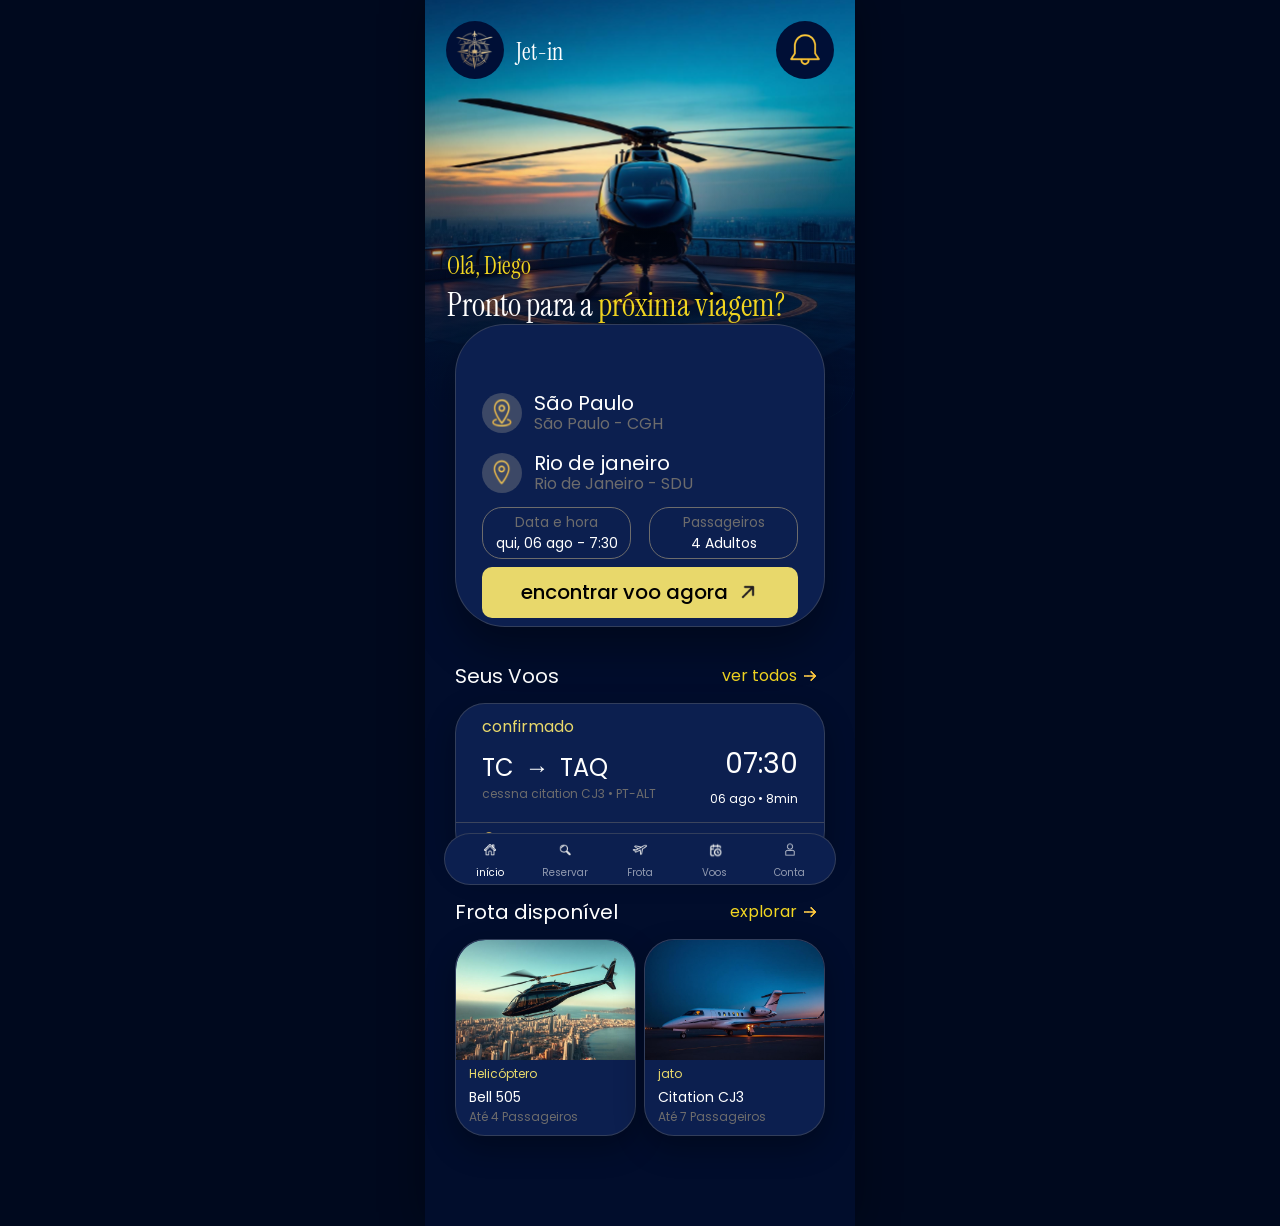
==== index.html @ 5f220828 "Add files via upload Commit das duas primeiras páginas. A segunda precisa de refinamento" ====
<!DOCTYPE html>
<html lang="pt-BR">
<head>
  <meta charset="UTF-8">
  <meta name="viewport" content="width=device-width, initial-scale=1.0">
  <title>Jet-in</title>
  <link rel="preconnect" href="https://fonts.googleapis.com">
  <link rel="preconnect" href="https://fonts.gstatic.com" crossorigin>
  <link href="https://fonts.googleapis.com/css2?family=Instrument+Serif&family=Poppins:wght@400;500&display=swap" rel="stylesheet">
  <link rel="stylesheet" href="CSS/style.css">
</head>
<body>
  <main class="aplicativo">

    <header class="barra-superior">
      <button class="botao-icone">
        <img src="imagens/logo.svg" alt="">
      </button>
      <span class="logo">Jet-in</span>
      <button class="botao-icone">
        <img src="imagens/notificacoes.svg" alt="Notificações">
      </button>
    </header>

    <section class="destaque">
      <div class="destaque-midia">
        <img class="destaque-imagem" src="imagens/principal.svg" alt="Helicóptero pousado em heliponto ao entardecer">
      </div>
      <div class="destaque-texto">
        <div class="saudacao">Olá, Diego</div>
        <h1>Pronto para a <span>próxima viagem?</span></h1>
      </div>
    </section>

    <section class="cartao-busca">
      <div class="linha-localizacao">
        <div class="icone-localizacao">
          <img src="imagens/origem.svg" alt="Ícone de localização de origem">
        </div>
        <div>
          <div class="nome-localizacao">São Paulo</div>
          <div class="codigo-localizacao">São Paulo - CGH</div>
        </div>
      </div>

      <div class="linha-localizacao">
        <div class="icone-localizacao">
          <img src="imagens/destino.svg" alt="Ícone de localização de destino">
        </div>
        <div>
          <div class="nome-localizacao">Rio de janeiro</div>
          <div class="codigo-localizacao">Rio de Janeiro - SDU</div>
        </div>
      </div>

      <div class="opcoes-busca">
        <div class="opcao">
          <span>Data e hora</span>
          <strong>qui, 06 ago - 7:30</strong>
        </div>
        <div class="opcao">
          <span>Passageiros</span>
          <strong>4 Adultos</strong>
        </div>
      </div>

      <button class="botao-busca" onclick="window.location.href='reserva.html'">
        encontrar voo agora
        <img class="icone icone-seta" src="imagens/setacima.svg" alt="setacima">
      </button>
    </section>

    <section class="secao">
      <div class="titulo-secao">
        <h2>Seus Voos</h2>
        <button>ver todos <img class="icone-pequeno seta-dourada" src="imagens/setadourada.svg" alt="seta-dourada"></button>
      </div>

      <article class="cartao-voo">
        <div class="status-voo">confirmado</div>
        <div class="voo-principal">
          <div>
            <div class="rota">TC <span>→</span> TAQ</div>
            <div class="aeronave">cessna citation CJ3 • PT-ALT</div>
          </div>
          <div class="horario-voo">
            <strong>07:30</strong>
            <small>06 ago • 8min</small>
          </div>
        </div>
        <div class="rodape-voo">
          <span><img class="icone-pequeno" src="imagens/origem.svg" alt="origem"> Terminal VIP</span>
          <span><img class="icone-pequeno" src="imagens/cronometro.svg" alt="destino"> check-in 20min antes</span>
        </div>
      </article>
    </section>

    <section class="secao secao-frota">
      <div class="titulo-secao">
        <h2>Frota disponível</h2>
        <button>explorar <img class="icone-pequeno seta-dourada" src="imagens/setadourada.svg" alt="seta-dourada"></button>
      </div>

      <div class="frota">
        <article class="cartao-frota">
          <img src="imagens/bell.svg" alt="Helicóptero Bell 505">
          <div class="info-frota">
            <span class="tipo">Helicóptero</span>
            <strong>Bell 505</strong>
            <small>Até 4 Passageiros</small>
          </div>
        </article>

        <article class="cartao-frota">
          <img src="imagens/citation.svg" alt="Jato Citation CJ3">
          <div class="info-frota">
            <span class="tipo">jato</span>
            <strong>Citation CJ3</strong>
            <small>Até 7 Passageiros</small>
          </div>
        </article>
      </div>
    </section>

    <nav class="navegacao-inferior">
      <button class="ativo">
        <img class="icone" src="imagens/home.svg" alt="inicio">
        início
      </button>
      <button onclick="window.location.href='reserva.html'">
        <img class="icone" src="imagens/reserva.svg" alt="reserva">
        Reservar
      </button>
      <button>
        <img class="icone" src="imagens/aviao.svg" alt="frota">
        Frota
      </button>
      <button>
        <img class="icone" src="imagens/voos.svg" alt="voos">
        Voos
      </button>
      <button>
        <img class="icone" src="imagens/conta.svg" alt="conta">
        Conta
      </button>
    </nav>

  </main>

</body>
</html>
---- CSS/style.css ----
* {
  box-sizing: border-box;
}

:root {
  --azul-marinho: #010d2c;
  --cartao: #0c1f4f;
  --amarelo: #e8d86b;
  --amarelo-forte: #f3d721;
  --cinza: #6d6c6c;
  --linha: rgba(109, 108, 108, 0.4);
}

html {
  background: #00091e;
}

body {
  margin: 0;
  min-height: 100vh;
  background: #00091e;
  color: white;
  font-family: "Poppins", sans-serif;
}

button {
  border: 0;
  font: inherit;
  cursor: pointer;
}

.aplicativo {
  position: relative;
  width: min(100%, 430px);
  min-height: 100vh;
  margin: 0 auto;
  padding-bottom: 90px;
  overflow-x: hidden;
  background: var(--azul-marinho);
}

.barra-superior {
  position: absolute;
  z-index: 5;
  top: 21px;
  left: 21px;
  right: 21px;
  height: 58px;
  display: flex;
  align-items: center;
  justify-content: space-between;
}

.botao-icone {
  width: 58px;
  height: 58px;
  border-radius: 50%;
  background: #000f36;
  display: grid;
  place-items: center;
}

.botao-icone img {
  width: 40px;
  height: 40px;
  object-fit: contain;
}

.icone {
  height: 24px;
  width: auto;
  max-width: 30px;
  flex-shrink: 0;
}

.icone-pequeno {
  height: 18px;
  width: auto;
  max-width: 24px;
  flex-shrink: 0;
  vertical-align: -4px;
}

.seta-dourada {
  transform: rotate(-45deg);
}

.logo {
  position: absolute;
  left: 70px;
  top: 15px;
  font-family: "Instrument Serif", serif;
  font-size: 24px;
}

.destaque {
  position: relative;
}

.destaque-midia {
  position: relative;
  height: 420px;
  overflow: hidden;
  border-radius: 0 0 40px 40px;
}

.destaque-imagem {
  position: absolute;
  top: -60px;
  left: 0;
  width: 100%;
  height: calc(100% + 60px);
  object-fit: cover;
}

.destaque-midia::after {
  content: "";
  position: absolute;
  inset: 0;
  background: linear-gradient(transparent 40%, var(--azul-marinho) 96%);
  pointer-events: none;
}

.destaque-texto {
  position: relative;
  z-index: 2;
  margin-top: -170px;
  margin-bottom: 40px;
  padding: 0 22px;
}

.saudacao {
  display: block;
  margin-bottom: 6px;
  color: var(--amarelo-forte);
  font-family: "Instrument Serif", serif;
  font-size: 24px;
}

.destaque-texto h1 {
  margin: 0;
  font-family: "Instrument Serif", serif;
  font-size: 32px;
  font-weight: 400;
  line-height: 1.15;
}

.destaque-texto h1 span {
  color: var(--amarelo-forte);
}

.cartao-busca {
  position: relative;
  z-index: 3;
  width: calc(100% - 60px);
  margin: -40px auto 0;
  padding: 58px 26px 8px;
  border: 1px solid var(--linha);
  border-radius: 50px;
  background: var(--cartao);
  box-shadow: 0 20px 40px rgba(0, 0, 0, 0.35);
}

.linha-localizacao {
  display: flex;
  align-items: center;
  gap: 12px;
  height: 60px;
}

.icone-localizacao {
  width: 40px;
  height: 40px;
  flex: 0 0 40px;
  border-radius: 50%;
  background: #3c4866;
  display: grid;
  place-items: center;
}

.icone-localizacao img {
  width: 28px;
  height: 28px;
  object-fit: contain;
}

.nome-localizacao {
  font-size: 20px;
  line-height: 1.1;
}

.codigo-localizacao {
  color: var(--cinza);
  font-size: 16px;
  line-height: 1.2;
}

.opcoes-busca {
  display: grid;
  grid-template-columns: 1fr 1fr;
  gap: 18px;
  margin-top: 4px;
}

.opcao {
  height: 52px;
  padding: 4px 12px;
  border: 1px solid #6d6c6c;
  border-radius: 20px;
  display: flex;
  flex-direction: column;
  align-items: center;
  justify-content: center;
  text-align: center;
}

.opcao span,
.opcao strong {
  display: block;
}

.opcao span {
  color: var(--cinza);
  font-size: 14px;
}

.opcao strong {
  font-size: 14px;
  font-weight: 400;
  white-space: nowrap;
}

.botao-busca {
  display: flex;
  align-items: center;
  justify-content: center;
  width: 100%;
  min-height: 51px;
  padding: 8px 12px;
  margin-top: 8px;
  border-radius: 10px;
  background: var(--amarelo);
  color: #000;
  font-size: 20px;
  font-weight: 500;
  transition: background-color 0.2s ease, transform 0.2s ease;
}

.botao-busca:hover {
  background: var(--amarelo-forte);
  transform: translateY(-2px);
}

.botao-busca:active {
  transform: translateY(0);
}

.botao-busca .icone {
  margin-left: 8px;
}

.secao {
  padding: 34px 30px 0;
}

.titulo-secao {
  display: flex;
  align-items: center;
  justify-content: space-between;
}

.titulo-secao h2 {
  margin: 0;
  font-size: 20px;
  font-weight: 400;
}

.titulo-secao button {
  display: flex;
  align-items: center;
  gap: 4px;
  background: transparent;
  color: var(--amarelo-forte);
  font-size: 16px;
  transition: opacity 0.2s ease;
}

.titulo-secao button:hover {
  opacity: 0.7;
}

.cartao-voo {
  margin-top: 12px;
  overflow: hidden;
  border: 1px solid var(--linha);
  border-radius: 30px;
  background: var(--cartao);
  box-shadow: 0 12px 30px rgba(0, 0, 0, 0.3);
  transition: transform 0.2s ease;
}

.cartao-voo:hover {
  transform: translateY(-3px);
}

.status-voo {
  padding: 10px 26px 0;
  color: var(--amarelo);
  font-size: 16px;
}

.voo-principal {
  display: flex;
  align-items: center;
  justify-content: space-between;
  padding: 4px 26px 12px;
}

.rota {
  font-size: 24px;
}

.rota span {
  padding: 0 5px;
}

.aeronave {
  color: var(--cinza);
  font-size: 12px;
}

.horario-voo {
  text-align: right;
}

.horario-voo strong {
  display: block;
  font-size: 28px;
  font-weight: 400;
}

.horario-voo small {
  font-size: 12px;
}

.rodape-voo {
  display: flex;
  justify-content: space-between;
  padding: 9px 26px;
  border-top: 1px solid rgba(109, 108, 108, 0.5);
  font-size: 12px;
}

.secao-frota {
  padding-top: 36px;
}

.frota {
  display: grid;
  grid-template-columns: 1fr 1fr;
  gap: 8px;
  margin-top: 12px;
}

.cartao-frota {
  overflow: hidden;
  border: 1px solid var(--linha);
  border-radius: 30px;
  background: var(--cartao);
  box-shadow: 0 12px 30px rgba(0, 0, 0, 0.3);
  transition: transform 0.2s ease;
}

.cartao-frota:hover {
  transform: translateY(-3px);
}

.cartao-frota > img {
  display: block;
  width: 100%;
  height: 120px;
  object-fit: cover;
}

.info-frota {
  padding: 5px 13px 9px;
}

.info-frota span,
.info-frota strong,
.info-frota small {
  display: block;
}

.info-frota .tipo {
  color: var(--amarelo);
  font-size: 12px;
}

.info-frota strong {
  margin-top: 4px;
  font-size: 14px;
  font-weight: 400;
}

.info-frota small {
  color: var(--cinza);
  font-size: 12px;
}

.navegacao-inferior {
  position: fixed;
  z-index: 10;
  bottom: 15px;
  left: 50%;
  transform: translateX(-50%);
  width: min(calc(100% - 38px), 392px);
  height: 52px;
  padding: 3px 8px;
  display: grid;
  grid-template-columns: repeat(5, 1fr);
  border: 1px solid var(--linha);
  border-radius: 100px;
  background: var(--cartao);
}

.navegacao-inferior button {
  display: flex;
  flex-direction: column;
  align-items: center;
  justify-content: center;
  gap: 0;
  background: transparent;
  color: rgba(255, 255, 255, 0.55);
  font-size: 10px;
  transition: color 0.2s ease;
}

.navegacao-inferior button:hover {
  color: white;
}

.navegacao-inferior button .icone {
  margin-bottom: 3px;
}

.navegacao-inferior button.ativo {
  color: white;
}

@media (min-width: 600px) {
  .aplicativo {
    box-shadow: 0 0 40px rgba(0, 0, 0, .35);
  }
}

@media (max-width: 360px) {
  .destaque-texto h1 {
    font-size: 26px;
  }

  .cartao-busca {
    width: calc(100% - 36px);
    padding: 48px 18px 8px;
  }

  .secao {
    padding: 34px 18px 0;
  }

  .opcoes-busca {
    gap: 10px;
  }

  .opcao {
    padding: 4px 8px;
  }
}

/* ===== Página: Nova reserva ===== */

.cabecalho-pagina {
  position: relative;
  display: flex;
  align-items: center;
  justify-content: center;
  padding: 24px 24px 0;
}

.botao-voltar {
  position: absolute;
  left: 24px;
  width: 58px;
  height: 58px;
  border-radius: 50%;
  border: 1px solid var(--linha);
  background: var(--cartao);
  display: grid;
  place-items: center;
  transition: background-color 0.2s ease;
}

.botao-voltar:hover {
  background: #14285e;
}

.botao-voltar img {
  width: 20px;
  height: 20px;
}

.titulo-pagina {
  font-size: 18px;
  font-weight: 500;
}

.cabecalho-busca {
  padding: 30px 24px 0;
}

.cabecalho-busca h1 {
  margin: 0 0 6px;
  font-family: "Instrument Serif", serif;
  font-size: 34px;
  font-weight: 400;
}

.cabecalho-busca p {
  margin: 0;
  color: var(--cinza);
  font-size: 14px;
}

.cartao-rota {
  margin: 24px 24px 0;
  padding: 26px 24px;
  border: 1px solid var(--linha);
  border-radius: 34px;
  background: var(--cartao);
}

.linha-rota {
  display: flex;
  align-items: center;
  gap: 14px;
}

.rotulo-rota {
  margin: 0 0 2px;
  color: var(--cinza);
  font-size: 12px;
  font-weight: 500;
  letter-spacing: 0.06em;
  text-transform: uppercase;
}

.valor-rota {
  font-size: 20px;
}

.divisor-rota {
  display: flex;
  align-items: center;
  gap: 10px;
  margin: 16px 0;
  padding-left: 54px;
}

.divisor-rota span {
  flex: 1;
  height: 1px;
  background: var(--linha);
}

.botao-trocar {
  width: 40px;
  height: 40px;
  flex: 0 0 40px;
  border-radius: 50%;
  background: #3c4866;
  display: grid;
  place-items: center;
  transition: transform 0.2s ease;
}

.botao-trocar:hover {
  transform: rotate(180deg);
}

.botao-trocar img {
  width: 20px;
  height: 20px;
}

.grade-datas {
  display: grid;
  grid-template-columns: 1fr 1fr;
  gap: 14px;
  margin: 18px 24px 0;
}

.cartao-data,
.cartao-passageiros {
  padding: 16px 20px;
  border: 1px solid var(--linha);
  border-radius: 24px;
  background: var(--cartao);
}

.cartao-passageiros {
  margin: 14px 48px 0;
}

.rotulo-caixa {
  display: flex;
  align-items: center;
  gap: 8px;
  color: var(--cinza);
  font-size: 13px;
}

.rotulo-caixa img {
  width: 20px;
  height: 20px;
  object-fit: contain;
}

.valor-caixa {
  margin-top: 8px;
  font-size: 17px;
}

.titulo-aeronave {
  margin: 30px 24px 0;
  color: var(--cinza);
  font-size: 13px;
  font-weight: 500;
  letter-spacing: 0.06em;
  text-transform: uppercase;
}

.grade-aeronaves {
  display: grid;
  grid-template-columns: repeat(3, 1fr);
  gap: 10px;
  margin: 12px 24px 0;
}

.cartao-aeronave {
  padding: 18px 12px;
  border: 1px solid var(--linha);
  border-radius: 22px;
  background: var(--cartao);
  text-align: left;
  transition: border-color 0.2s ease, transform 0.2s ease;
}

.cartao-aeronave:hover {
  transform: translateY(-3px);
}

.cartao-aeronave.selecionado {
  border-color: var(--amarelo-forte);
}

.cartao-aeronave img {
  height: 34px;
  width: auto;
  max-width: 100%;
  margin-bottom: 16px;
  object-fit: contain;
}

.cartao-aeronave strong {
  display: block;
  font-size: 14px;
  font-weight: 400;
}

.cartao-aeronave small {
  display: block;
  margin-top: 2px;
  color: var(--cinza);
  font-size: 11px;
}

.cartao-cotacao {
  margin: 30px 24px 0;
  padding: 30px 26px;
  border: 1px solid var(--linha);
  border-radius: 40px;
  background: var(--cartao);
  box-shadow: 0 20px 40px rgba(0, 0, 0, 0.35);
}

.cotacao-cabecalho {
  display: flex;
  align-items: flex-start;
  justify-content: space-between;
}

.titulo-cotacao {
  margin: 0;
  color: var(--amarelo-forte);
  font-family: "Instrument Serif", serif;
  font-size: 22px;
  font-weight: 400;
}

.icone-decolagem {
  height: 44px;
  width: auto;
}

.preco-cotacao {
  margin: 16px 0 4px;
  font-family: "Instrument Serif", serif;
  font-size: 40px;
  font-weight: 400;
}

.preco-cotacao span {
  margin-left: 8px;
  color: var(--cinza);
  font-family: "Poppins", sans-serif;
  font-size: 15px;
}

.detalhe-cotacao {
  margin: 0 0 22px;
  color: var(--cinza);
  font-size: 14px;
}

.botao-primario {
  display: flex;
  align-items: center;
  justify-content: center;
  width: 100%;
  min-height: 54px;
  border-radius: 16px;
  background: var(--amarelo);
  color: #000;
  font-size: 17px;
  font-weight: 500;
  transition: background-color 0.2s ease, transform 0.2s ease;
}

.botao-primario:hover {
  background: var(--amarelo-forte);
  transform: translateY(-2px);
}

.botao-secundario {
  display: flex;
  align-items: center;
  justify-content: center;
  width: 100%;
  min-height: 54px;
  margin-top: 12px;
  border-radius: 16px;
  border: 1px solid var(--linha);
  background: transparent;
  color: var(--cinza);
  font-size: 15px;
  transition: border-color 0.2s ease, color 0.2s ease;
}

.botao-secundario:hover {
  border-color: white;
  color: white;
}


@media (max-width: 360px) {
  .cartao-rota,
  .cartao-cotacao {
    margin-left: 18px;
    margin-right: 18px;
  }

  .grade-datas,
  .titulo-aeronave,
  .grade-aeronaves {
    margin-left: 18px;
    margin-right: 18px;
  }

  .cartao-passageiros {
    margin-left: 30px;
    margin-right: 30px;
  }
}
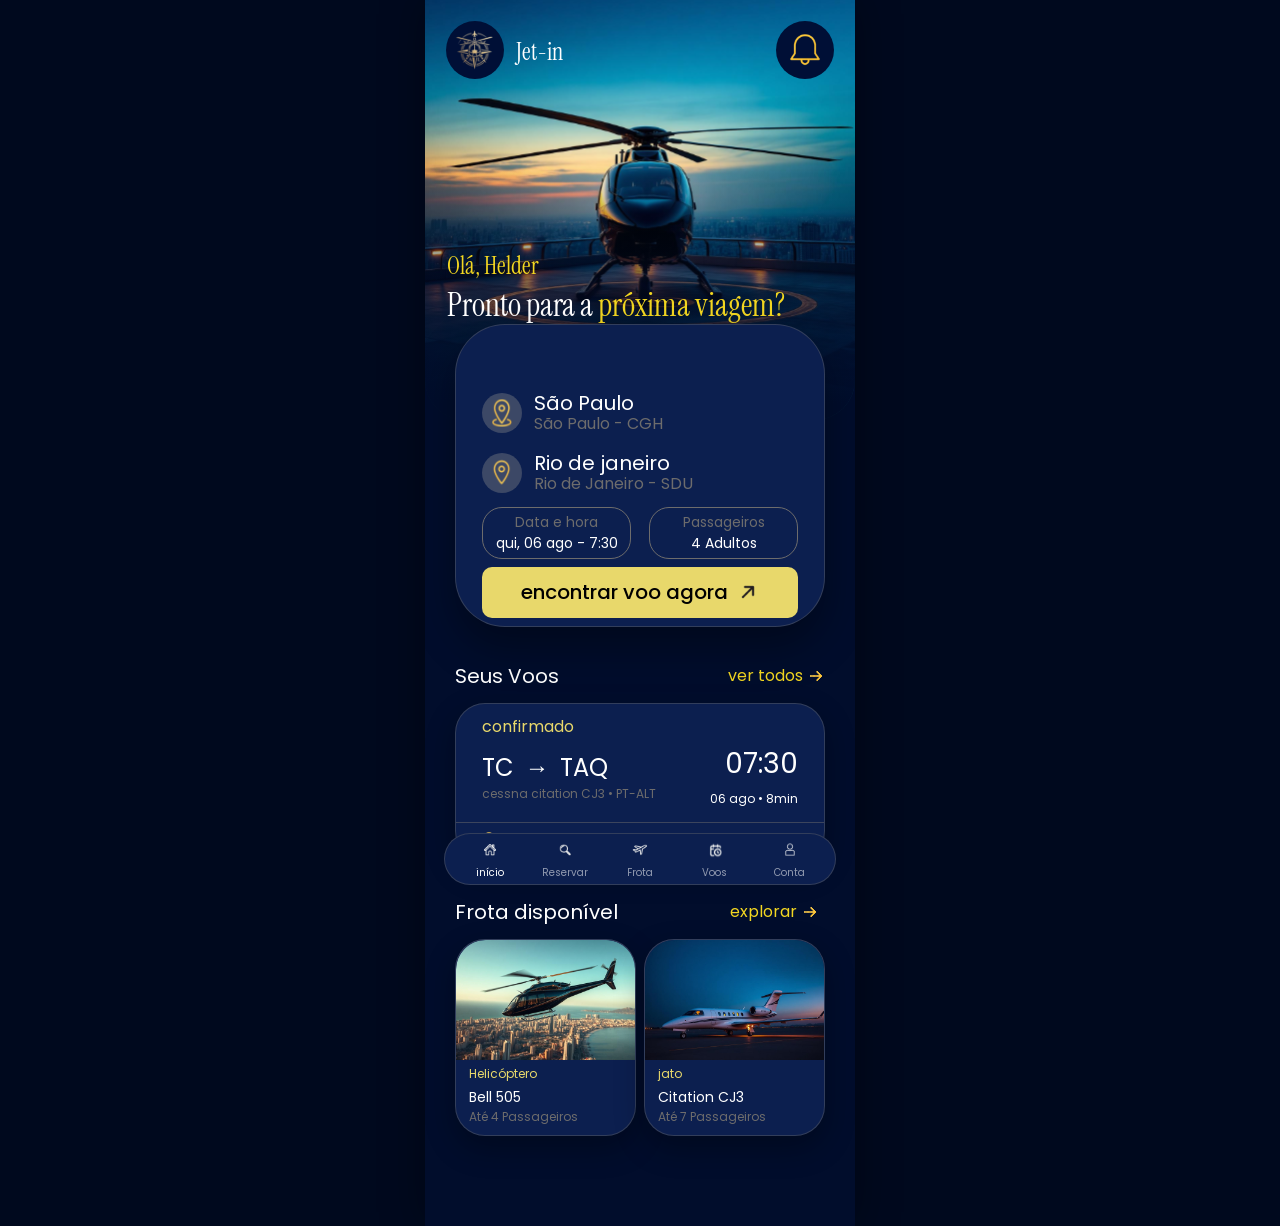
==== commit 983864c3: "Add files via upload Terminando de postar as páginas e arrumadas as outras" ====
--- a/index.html
+++ b/index.html
@@ -27,7 +27,7 @@
         <img class="destaque-imagem" src="imagens/principal.svg" alt="Helicóptero pousado em heliponto ao entardecer">
       </div>
       <div class="destaque-texto">
-        <div class="saudacao">Olá, Diego</div>
+        <div class="saudacao">Olá, Helder</div>
         <h1>Pronto para a <span>próxima viagem?</span></h1>
       </div>
     </section>
@@ -64,16 +64,16 @@
         </div>
       </div>
 
-      <button class="botao-busca" onclick="window.location.href='reserva.html'">
+      <a class="botao-busca" href="reserva.html">
         encontrar voo agora
         <img class="icone icone-seta" src="imagens/setacima.svg" alt="setacima">
-      </button>
+      </a>
     </section>
 
     <section class="secao">
       <div class="titulo-secao">
         <h2>Seus Voos</h2>
-        <button>ver todos <img class="icone-pequeno seta-dourada" src="imagens/setadourada.svg" alt="seta-dourada"></button>
+        <a href="voos.html">ver todos <img class="icone-pequeno seta-dourada" src="imagens/setadourada.svg" alt="seta-dourada"></a>
       </div>
 
       <article class="cartao-voo">
@@ -123,26 +123,26 @@
     </section>
 
     <nav class="navegacao-inferior">
-      <button class="ativo">
+      <a class="ativo" href="index.html">
         <img class="icone" src="imagens/home.svg" alt="inicio">
         início
-      </button>
-      <button onclick="window.location.href='reserva.html'">
+      </a>
+      <a href="reserva.html">
         <img class="icone" src="imagens/reserva.svg" alt="reserva">
         Reservar
-      </button>
-      <button>
+      </a>
+      <a href="frota.html">
         <img class="icone" src="imagens/aviao.svg" alt="frota">
         Frota
-      </button>
-      <button>
+      </a>
+      <a href="voos.html">
         <img class="icone" src="imagens/voos.svg" alt="voos">
         Voos
-      </button>
-      <button>
+      </a>
+      <a href="conta.html">
         <img class="icone" src="imagens/conta.svg" alt="conta">
         Conta
-      </button>
+      </a>
     </nav>
 
   </main>
--- a/CSS/style.css
+++ b/CSS/style.css
@@ -243,6 +243,7 @@
   color: #000;
   font-size: 20px;
   font-weight: 500;
+  text-decoration: none;
   transition: background-color 0.2s ease, transform 0.2s ease;
 }
 
@@ -275,17 +276,20 @@
   font-weight: 400;
 }
 
-.titulo-secao button {
+.titulo-secao button,
+.titulo-secao a {
   display: flex;
   align-items: center;
   gap: 4px;
   background: transparent;
   color: var(--amarelo-forte);
   font-size: 16px;
+  text-decoration: none;
   transition: opacity 0.2s ease;
 }
 
-.titulo-secao button:hover {
+.titulo-secao button:hover,
+.titulo-secao a:hover {
   opacity: 0.7;
 }
 
@@ -424,7 +428,8 @@
   background: var(--cartao);
 }
 
-.navegacao-inferior button {
+.navegacao-inferior button,
+.navegacao-inferior a {
   display: flex;
   flex-direction: column;
   align-items: center;
@@ -433,18 +438,22 @@
   background: transparent;
   color: rgba(255, 255, 255, 0.55);
   font-size: 10px;
+  text-decoration: none;
   transition: color 0.2s ease;
 }
 
-.navegacao-inferior button:hover {
+.navegacao-inferior button:hover,
+.navegacao-inferior a:hover {
   color: white;
 }
 
-.navegacao-inferior button .icone {
+.navegacao-inferior button .icone,
+.navegacao-inferior a .icone {
   margin-bottom: 3px;
 }
 
-.navegacao-inferior button.ativo {
+.navegacao-inferior button.ativo,
+.navegacao-inferior a.ativo {
   color: white;
 }
 
@@ -476,318 +485,3 @@
     padding: 4px 8px;
   }
 }
-
-/* ===== Página: Nova reserva ===== */
-
-.cabecalho-pagina {
-  position: relative;
-  display: flex;
-  align-items: center;
-  justify-content: center;
-  padding: 24px 24px 0;
-}
-
-.botao-voltar {
-  position: absolute;
-  left: 24px;
-  width: 58px;
-  height: 58px;
-  border-radius: 50%;
-  border: 1px solid var(--linha);
-  background: var(--cartao);
-  display: grid;
-  place-items: center;
-  transition: background-color 0.2s ease;
-}
-
-.botao-voltar:hover {
-  background: #14285e;
-}
-
-.botao-voltar img {
-  width: 20px;
-  height: 20px;
-}
-
-.titulo-pagina {
-  font-size: 18px;
-  font-weight: 500;
-}
-
-.cabecalho-busca {
-  padding: 30px 24px 0;
-}
-
-.cabecalho-busca h1 {
-  margin: 0 0 6px;
-  font-family: "Instrument Serif", serif;
-  font-size: 34px;
-  font-weight: 400;
-}
-
-.cabecalho-busca p {
-  margin: 0;
-  color: var(--cinza);
-  font-size: 14px;
-}
-
-.cartao-rota {
-  margin: 24px 24px 0;
-  padding: 26px 24px;
-  border: 1px solid var(--linha);
-  border-radius: 34px;
-  background: var(--cartao);
-}
-
-.linha-rota {
-  display: flex;
-  align-items: center;
-  gap: 14px;
-}
-
-.rotulo-rota {
-  margin: 0 0 2px;
-  color: var(--cinza);
-  font-size: 12px;
-  font-weight: 500;
-  letter-spacing: 0.06em;
-  text-transform: uppercase;
-}
-
-.valor-rota {
-  font-size: 20px;
-}
-
-.divisor-rota {
-  display: flex;
-  align-items: center;
-  gap: 10px;
-  margin: 16px 0;
-  padding-left: 54px;
-}
-
-.divisor-rota span {
-  flex: 1;
-  height: 1px;
-  background: var(--linha);
-}
-
-.botao-trocar {
-  width: 40px;
-  height: 40px;
-  flex: 0 0 40px;
-  border-radius: 50%;
-  background: #3c4866;
-  display: grid;
-  place-items: center;
-  transition: transform 0.2s ease;
-}
-
-.botao-trocar:hover {
-  transform: rotate(180deg);
-}
-
-.botao-trocar img {
-  width: 20px;
-  height: 20px;
-}
-
-.grade-datas {
-  display: grid;
-  grid-template-columns: 1fr 1fr;
-  gap: 14px;
-  margin: 18px 24px 0;
-}
-
-.cartao-data,
-.cartao-passageiros {
-  padding: 16px 20px;
-  border: 1px solid var(--linha);
-  border-radius: 24px;
-  background: var(--cartao);
-}
-
-.cartao-passageiros {
-  margin: 14px 48px 0;
-}
-
-.rotulo-caixa {
-  display: flex;
-  align-items: center;
-  gap: 8px;
-  color: var(--cinza);
-  font-size: 13px;
-}
-
-.rotulo-caixa img {
-  width: 20px;
-  height: 20px;
-  object-fit: contain;
-}
-
-.valor-caixa {
-  margin-top: 8px;
-  font-size: 17px;
-}
-
-.titulo-aeronave {
-  margin: 30px 24px 0;
-  color: var(--cinza);
-  font-size: 13px;
-  font-weight: 500;
-  letter-spacing: 0.06em;
-  text-transform: uppercase;
-}
-
-.grade-aeronaves {
-  display: grid;
-  grid-template-columns: repeat(3, 1fr);
-  gap: 10px;
-  margin: 12px 24px 0;
-}
-
-.cartao-aeronave {
-  padding: 18px 12px;
-  border: 1px solid var(--linha);
-  border-radius: 22px;
-  background: var(--cartao);
-  text-align: left;
-  transition: border-color 0.2s ease, transform 0.2s ease;
-}
-
-.cartao-aeronave:hover {
-  transform: translateY(-3px);
-}
-
-.cartao-aeronave.selecionado {
-  border-color: var(--amarelo-forte);
-}
-
-.cartao-aeronave img {
-  height: 34px;
-  width: auto;
-  max-width: 100%;
-  margin-bottom: 16px;
-  object-fit: contain;
-}
-
-.cartao-aeronave strong {
-  display: block;
-  font-size: 14px;
-  font-weight: 400;
-}
-
-.cartao-aeronave small {
-  display: block;
-  margin-top: 2px;
-  color: var(--cinza);
-  font-size: 11px;
-}
-
-.cartao-cotacao {
-  margin: 30px 24px 0;
-  padding: 30px 26px;
-  border: 1px solid var(--linha);
-  border-radius: 40px;
-  background: var(--cartao);
-  box-shadow: 0 20px 40px rgba(0, 0, 0, 0.35);
-}
-
-.cotacao-cabecalho {
-  display: flex;
-  align-items: flex-start;
-  justify-content: space-between;
-}
-
-.titulo-cotacao {
-  margin: 0;
-  color: var(--amarelo-forte);
-  font-family: "Instrument Serif", serif;
-  font-size: 22px;
-  font-weight: 400;
-}
-
-.icone-decolagem {
-  height: 44px;
-  width: auto;
-}
-
-.preco-cotacao {
-  margin: 16px 0 4px;
-  font-family: "Instrument Serif", serif;
-  font-size: 40px;
-  font-weight: 400;
-}
-
-.preco-cotacao span {
-  margin-left: 8px;
-  color: var(--cinza);
-  font-family: "Poppins", sans-serif;
-  font-size: 15px;
-}
-
-.detalhe-cotacao {
-  margin: 0 0 22px;
-  color: var(--cinza);
-  font-size: 14px;
-}
-
-.botao-primario {
-  display: flex;
-  align-items: center;
-  justify-content: center;
-  width: 100%;
-  min-height: 54px;
-  border-radius: 16px;
-  background: var(--amarelo);
-  color: #000;
-  font-size: 17px;
-  font-weight: 500;
-  transition: background-color 0.2s ease, transform 0.2s ease;
-}
-
-.botao-primario:hover {
-  background: var(--amarelo-forte);
-  transform: translateY(-2px);
-}
-
-.botao-secundario {
-  display: flex;
-  align-items: center;
-  justify-content: center;
-  width: 100%;
-  min-height: 54px;
-  margin-top: 12px;
-  border-radius: 16px;
-  border: 1px solid var(--linha);
-  background: transparent;
-  color: var(--cinza);
-  font-size: 15px;
-  transition: border-color 0.2s ease, color 0.2s ease;
-}
-
-.botao-secundario:hover {
-  border-color: white;
-  color: white;
-}
-
-
-@media (max-width: 360px) {
-  .cartao-rota,
-  .cartao-cotacao {
-    margin-left: 18px;
-    margin-right: 18px;
-  }
-
-  .grade-datas,
-  .titulo-aeronave,
-  .grade-aeronaves {
-    margin-left: 18px;
-    margin-right: 18px;
-  }
-
-  .cartao-passageiros {
-    margin-left: 30px;
-    margin-right: 30px;
-  }
-}
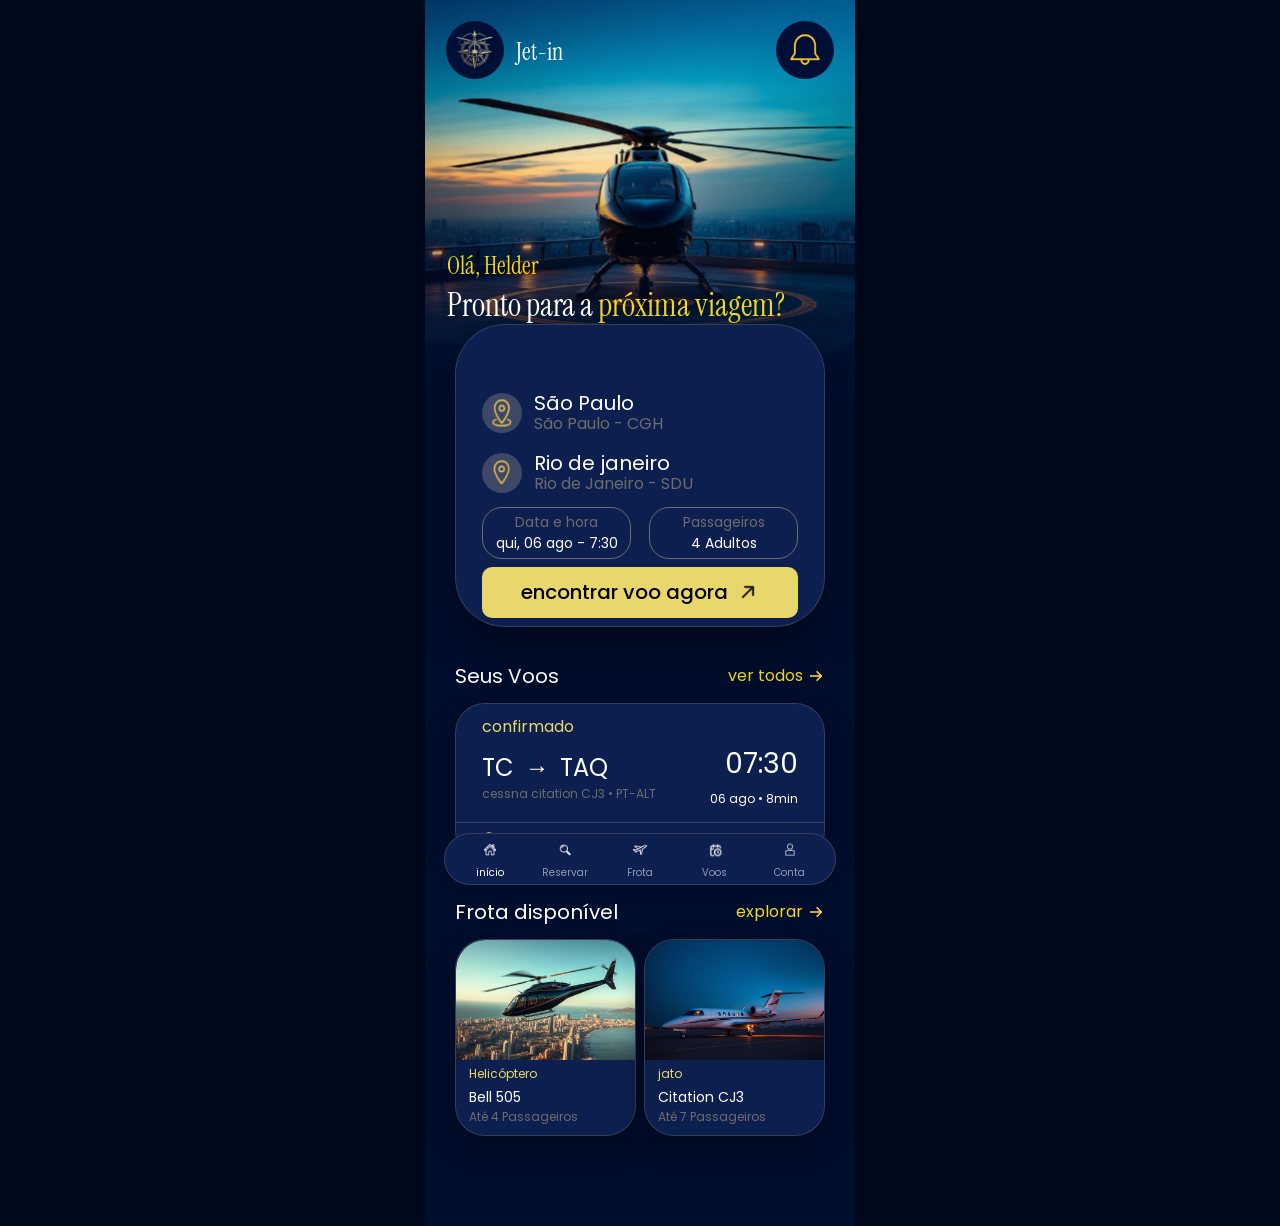
==== commit 69148ec0: "Add files via upload Arrumando o botão explorar que não estava indo para a página de frota" ====
--- a/index.html
+++ b/index.html
@@ -98,7 +98,7 @@
     <section class="secao secao-frota">
       <div class="titulo-secao">
         <h2>Frota disponível</h2>
-        <button>explorar <img class="icone-pequeno seta-dourada" src="imagens/setadourada.svg" alt="seta-dourada"></button>
+        <a href="frota.html">explorar <img class="icone-pequeno seta-dourada" src="imagens/setadourada.svg" alt="seta-dourada"></a>
       </div>
 
       <div class="frota">
